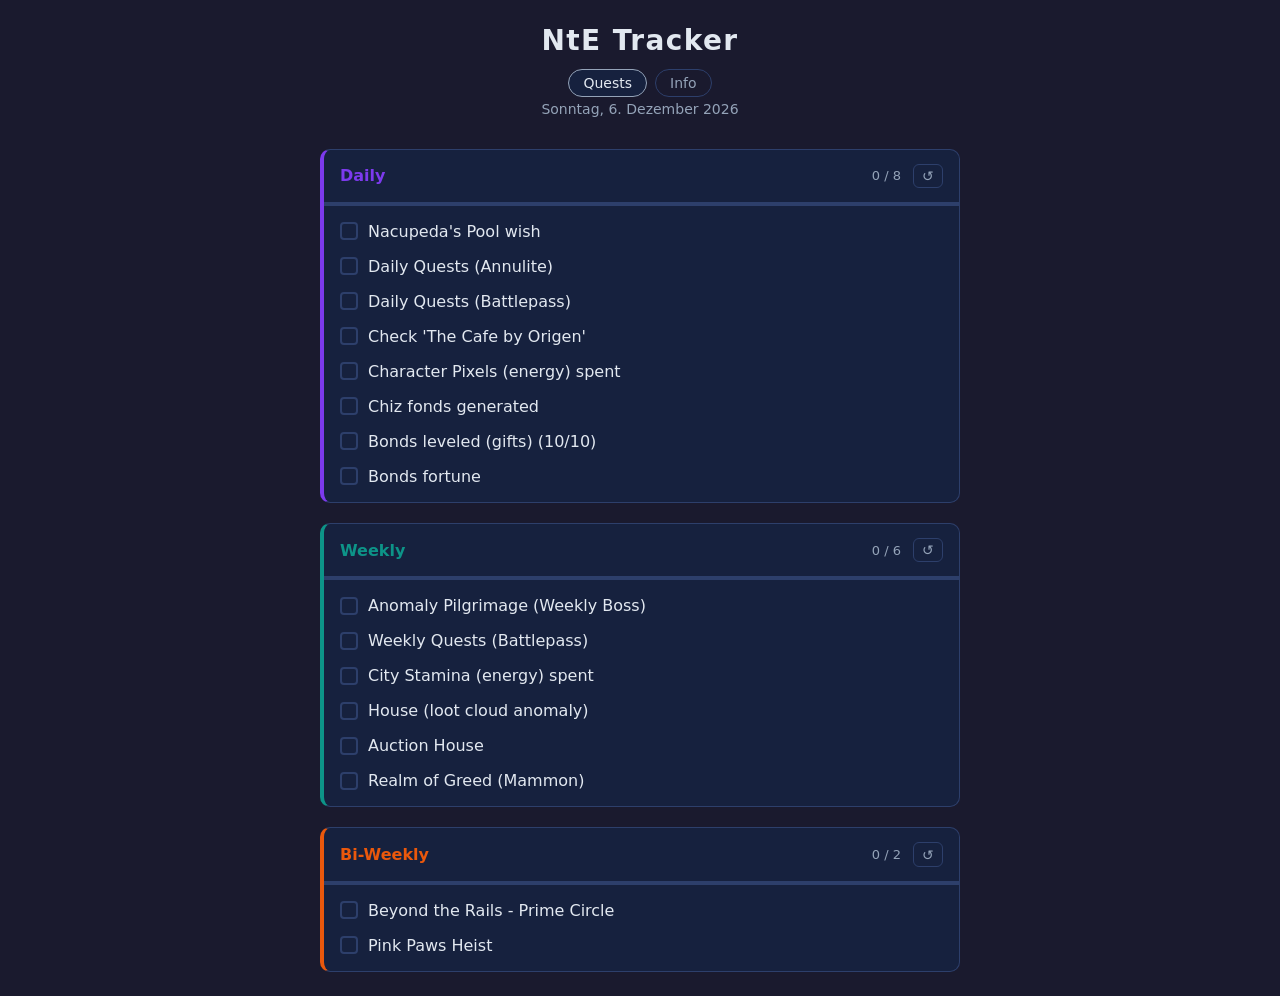
==== index.html @ 319e7e35 "Initial commit: NtE Quest Tracker" ====
<!DOCTYPE html>
<html lang="de">

<head>
  <meta charset="UTF-8">
  <meta name="viewport" content="width=device-width, initial-scale=1.0">
  <title>NtE Quest Tracker</title>
  <link rel="stylesheet" href="css/style.css">
</head>

<body>
  <header>
    <h1>NtE Tracker</h1>
    <nav class="page-nav">
      <a href="index.html" class="nav-link active">Quests</a>
      <a href="info.html" class="nav-link">Info</a>
    </nav>
    <p id="current-date"></p>
  </header>
  <main id="categories"></main>
  <script src="js/app.js"></script>
</body>

</html>
---- css/style.css ----
*,
*::before,
*::after {
  box-sizing: border-box;
  margin: 0;
  padding: 0;
}

:root {
  --bg: #1a1a2e;
  --surface: #16213e;
  --surface-hover: #1e2d55;
  --text: #e2e8f0;
  --text-muted: #94a3b8;
  --border: #2d3f6b;
}

body {
  background: var(--bg);
  color: var(--text);
  font-family: system-ui, -apple-system, sans-serif;
  min-height: 100vh;
  padding: 1.5rem;
}

/* ── Header ─────────────────────────────────── */

header {
  text-align: center;
  margin-bottom: 2rem;
}

header h1 {
  font-size: 1.75rem;
  font-weight: 700;
  letter-spacing: 0.05em;
  color: var(--text);
}

#current-date {
  color: var(--text-muted);
  font-size: 0.875rem;
  margin-top: 0.25rem;
}

/* ── Nav ─────────────────────────────────────── */

.page-nav {
  display: flex;
  justify-content: center;
  gap: 0.5rem;
  margin-top: 0.75rem;
}

.nav-link {
  color: var(--text-muted);
  text-decoration: none;
  font-size: 0.875rem;
  font-weight: 500;
  padding: 0.3rem 0.875rem;
  border-radius: 999px;
  border: 1px solid var(--border);
  transition: color 0.15s, border-color 0.15s, background 0.15s;
}

.nav-link:hover {
  color: var(--text);
  border-color: var(--text-muted);
}

.nav-link.active {
  color: var(--text);
  background: var(--surface);
  border-color: var(--text-muted);
}

/* ── Layout ─────────────────────────────────── */

#categories {
  display: grid;
  gap: 1.25rem;
  max-width: 640px;
  margin: 0 auto;
}

/* ── Card ────────────────────────────────────── */

.card {
  background: var(--surface);
  border: 1px solid var(--border);
  border-left: 4px solid var(--accent);
  border-radius: 0.625rem;
  overflow: hidden;
}

/* ── Gift grid (info page) ───────────────────── */

.gift-grid {
  display: flex;
  flex-wrap: wrap;
  gap: 0.75rem;
  padding: 1rem;
}

.char-card {
  display: flex;
  flex-direction: column;
  align-items: center;
  gap: 0.375rem;
  width: 108px;
  padding: 0.625rem 0.5rem;
  border-radius: 0.5rem;
  background: var(--bg);
  border: 1px solid var(--border);
  transition: border-color 0.15s;
}

.char-card:hover {
  border-color: var(--text-muted);
}

.char-portrait {
  font-size: 0.9rem;
  width: 76px;
  height: 76px;
  border-radius: 50%;
  object-fit: cover;
  object-position: top center;
  border: 2px solid var(--border);
  background: var(--surface);
}

.char-name {
  font-weight: 600;
  color: var(--text);
  text-align: center;
  line-height: 1.2;
}

.char-gift {
  color: var(--text-muted);
  text-align: center;
  line-height: 1.3;
}

.card-header {
  display: flex;
  align-items: center;
  gap: 0.75rem;
  padding: 0.875rem 1rem;
  border-bottom: 1px solid var(--border);
}

.card-title {
  font-size: 1rem;
  font-weight: 600;
  flex: 1;
  color: var(--accent);
}

.card-progress {
  font-size: 0.8125rem;
  color: var(--text-muted);
  font-variant-numeric: tabular-nums;
}

.reset-btn {
  background: transparent;
  border: 1px solid var(--border);
  border-radius: 0.375rem;
  color: var(--text-muted);
  cursor: pointer;
  font-size: 0.875rem;
  padding: 0.2rem 0.5rem;
  transition: color 0.15s, border-color 0.15s;
}

.reset-btn:hover {
  color: var(--text);
  border-color: var(--text-muted);
}

/* ── Progress bar ────────────────────────────── */

.progress-bar {
  height: 3px;
  background: var(--border);
}

.progress-fill {
  height: 100%;
  background: var(--accent);
  transition: width 0.25s ease;
}

/* ── Quest list ──────────────────────────────── */

.quest-list {
  list-style: none;
  padding: 0.5rem 0;
}

.quest-item {
  padding: 0 1rem;
}

.quest-item label {
  display: flex;
  align-items: center;
  gap: 0.625rem;
  padding: 0.5rem 0;
  cursor: pointer;
  border-radius: 0.375rem;
  transition: background 0.1s;
}

.quest-item label:hover {
  background: var(--surface-hover);
  padding-left: 0.5rem;
  padding-right: 0.5rem;
  margin: 0 -0.5rem;
}

/* ── Custom checkbox ─────────────────────────── */

input[type="checkbox"] {
  appearance: none;
  -webkit-appearance: none;
  width: 1.125rem;
  height: 1.125rem;
  border: 2px solid var(--border);
  border-radius: 0.25rem;
  flex-shrink: 0;
  cursor: pointer;
  position: relative;
  transition: background 0.15s, border-color 0.15s;
}

input[type="checkbox"]:checked {
  background: var(--accent);
  border-color: var(--accent);
}

input[type="checkbox"]:checked::after {
  content: '';
  position: absolute;
  left: 3px;
  top: 0px;
  width: 5px;
  height: 9px;
  border: 2px solid #fff;
  border-top: none;
  border-left: none;
  transform: rotate(45deg);
}

/* ── Checked quest label ─────────────────────── */

.quest-item.checked .quest-label {
  text-decoration: line-through;
  color: var(--text-muted);
  opacity: 0.55;
}
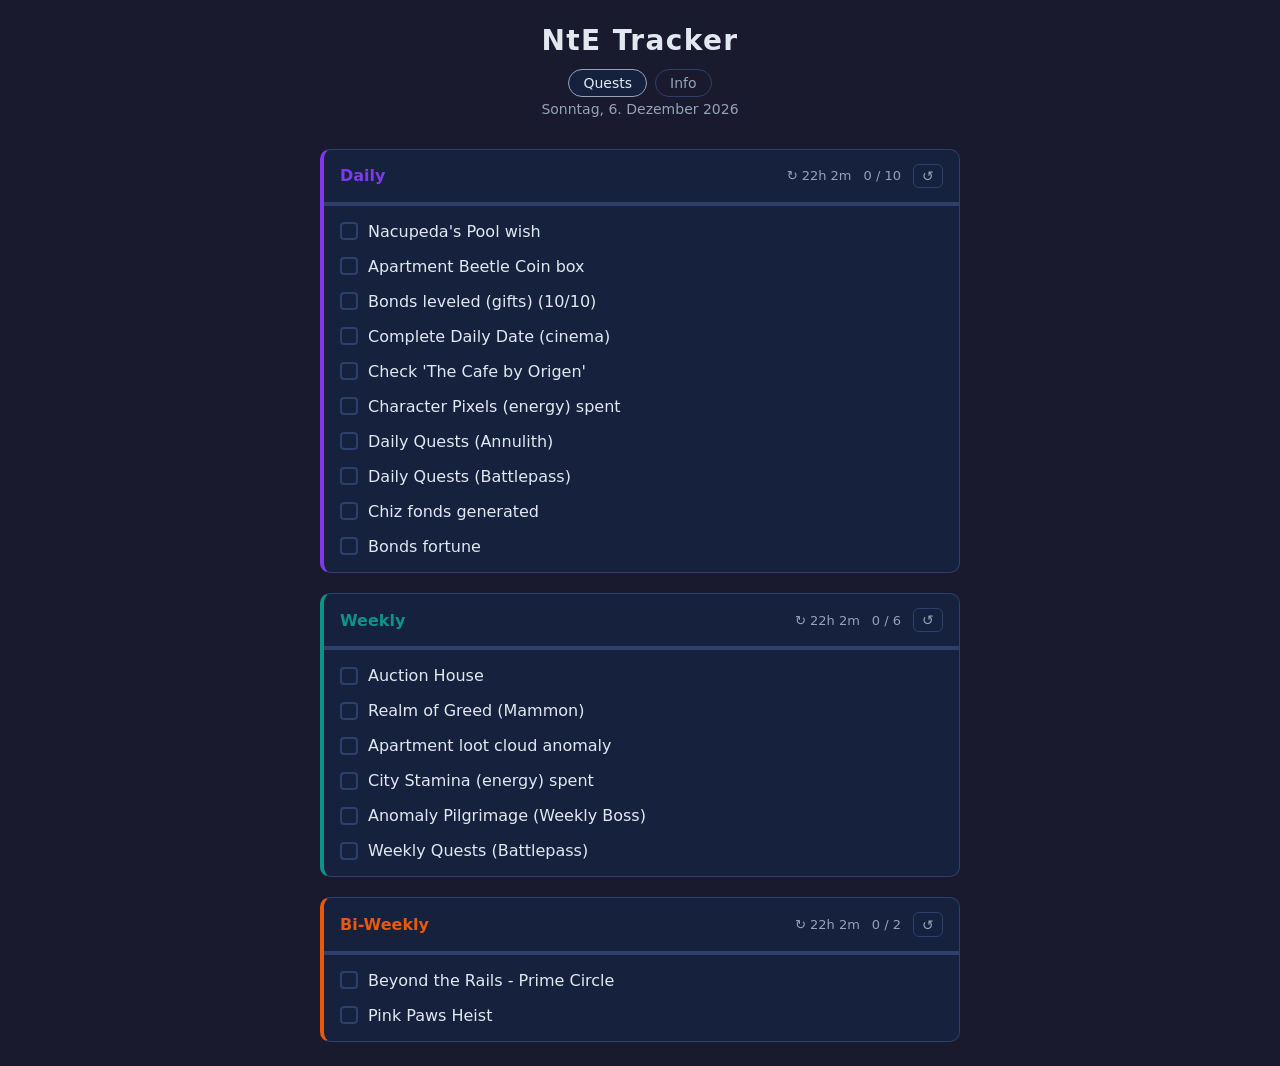
==== commit 8ca63f8c: "update app.js script reference to include versioning" ====
--- a/index.html
+++ b/index.html
@@ -18,7 +18,7 @@
     <p id="current-date"></p>
   </header>
   <main id="categories"></main>
-  <script src="js/app.js"></script>
+  <script src="js/app.js?v=01"></script>
 </body>
 
 </html>
--- a/css/style.css
+++ b/css/style.css
@@ -244,8 +244,8 @@
 input[type="checkbox"]:checked::after {
   content: '';
   position: absolute;
-  left: 3px;
-  top: 0px;
+  left: 4px;
+  top: 1px;
   width: 5px;
   height: 9px;
   border: 2px solid #fff;
@@ -260,4 +260,77 @@
   text-decoration: line-through;
   color: var(--text-muted);
   opacity: 0.55;
+}
+
+/* ── Farm table ──────────────────────────────── */
+
+.farm-table-wrapper {
+  overflow-x: auto;
+  padding: 0.75rem 1rem 1rem;
+}
+
+.farm-table {
+  width: 100%;
+  border-collapse: collapse;
+  font-size: 0.875rem;
+  color: var(--text);
+}
+
+.farm-table th {
+  text-align: left;
+  font-weight: 600;
+  color: var(--text-muted);
+  font-size: 0.75rem;
+  text-transform: uppercase;
+  letter-spacing: 0.05em;
+  padding: 0.4rem 0.75rem;
+  border-bottom: 1px solid var(--border);
+  white-space: nowrap;
+}
+
+.farm-table td {
+  padding: 0.6rem 0.75rem;
+  border-bottom: 1px solid var(--border);
+  vertical-align: middle;
+}
+
+.farm-table tbody tr:last-child td {
+  border-bottom: none;
+}
+
+.farm-table tbody tr:hover td {
+  background: var(--surface-hover);
+}
+
+.farm-char {
+  display: flex;
+  align-items: center;
+  gap: 0.5rem;
+  white-space: nowrap;
+}
+
+.farm-portrait {
+  width: 36px;
+  height: 36px;
+  border-radius: 50%;
+  object-fit: cover;
+  object-position: top center;
+  border: 2px solid var(--border);
+  flex-shrink: 0;
+}
+
+.farm-cartridge {
+  display: flex;
+  align-items: center;
+  gap: 0.5rem;
+  white-space: nowrap;
+}
+
+.farm-cart-icon {
+  width: 32px;
+  height: 32px;
+  border-radius: 0.25rem;
+  object-fit: contain;
+  background: var(--surface);
+  flex-shrink: 0;
 }
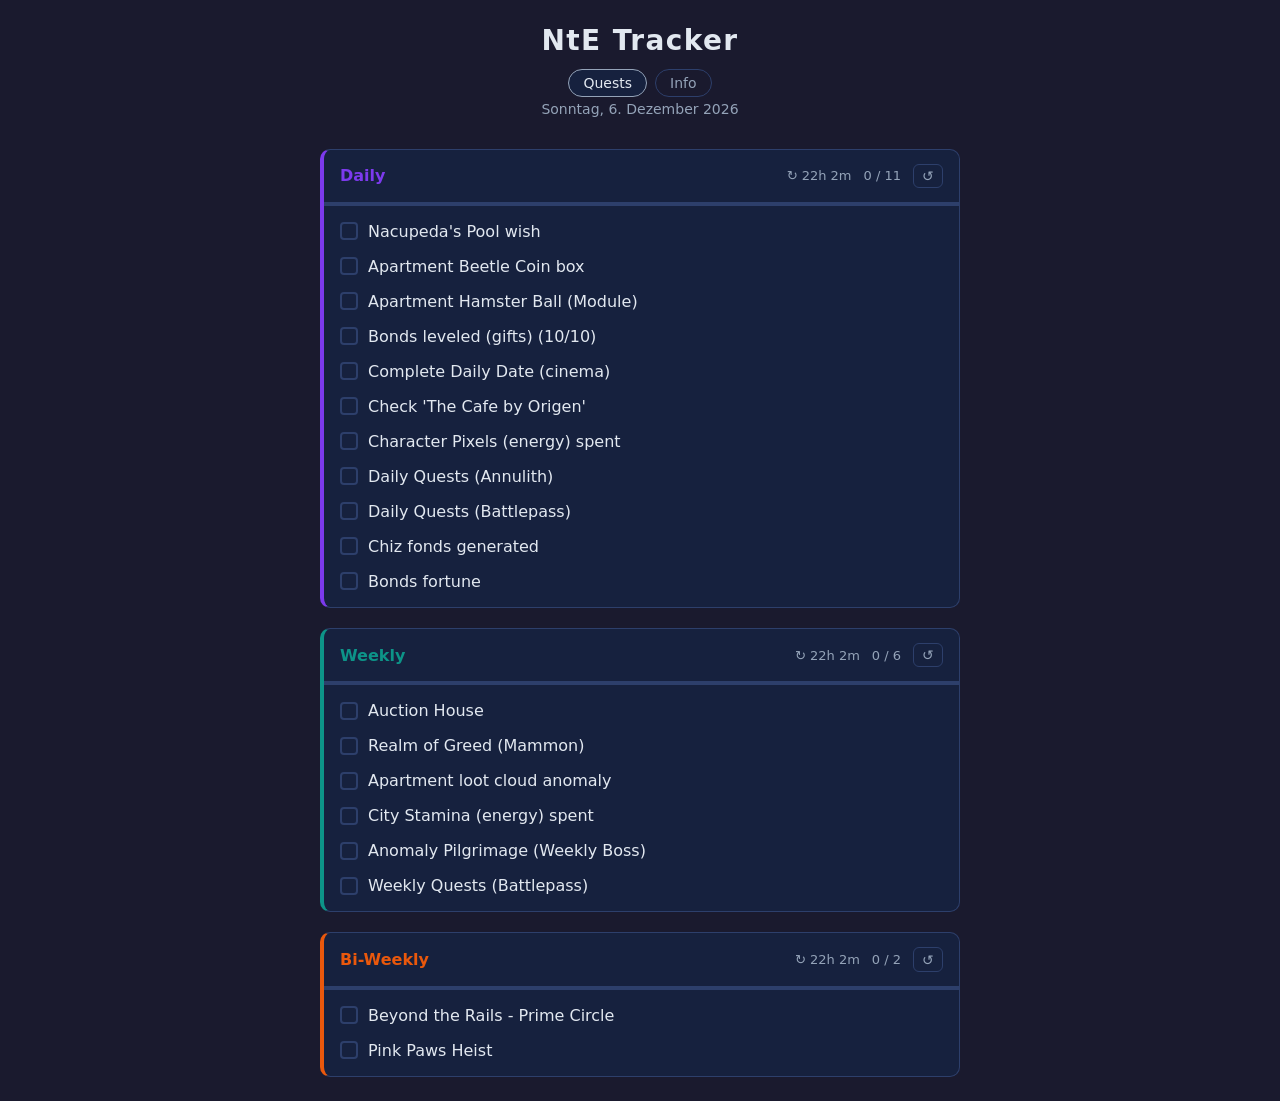
==== commit 320ea582: "update app.js version and add 'Apartment Hamster Ball (Module)' to quest categories" ====
--- a/index.html
+++ b/index.html
@@ -18,7 +18,7 @@
     <p id="current-date"></p>
   </header>
   <main id="categories"></main>
-  <script src="js/app.js?v=01"></script>
+  <script src="js/app.js?v=02"></script>
 </body>
 
 </html>
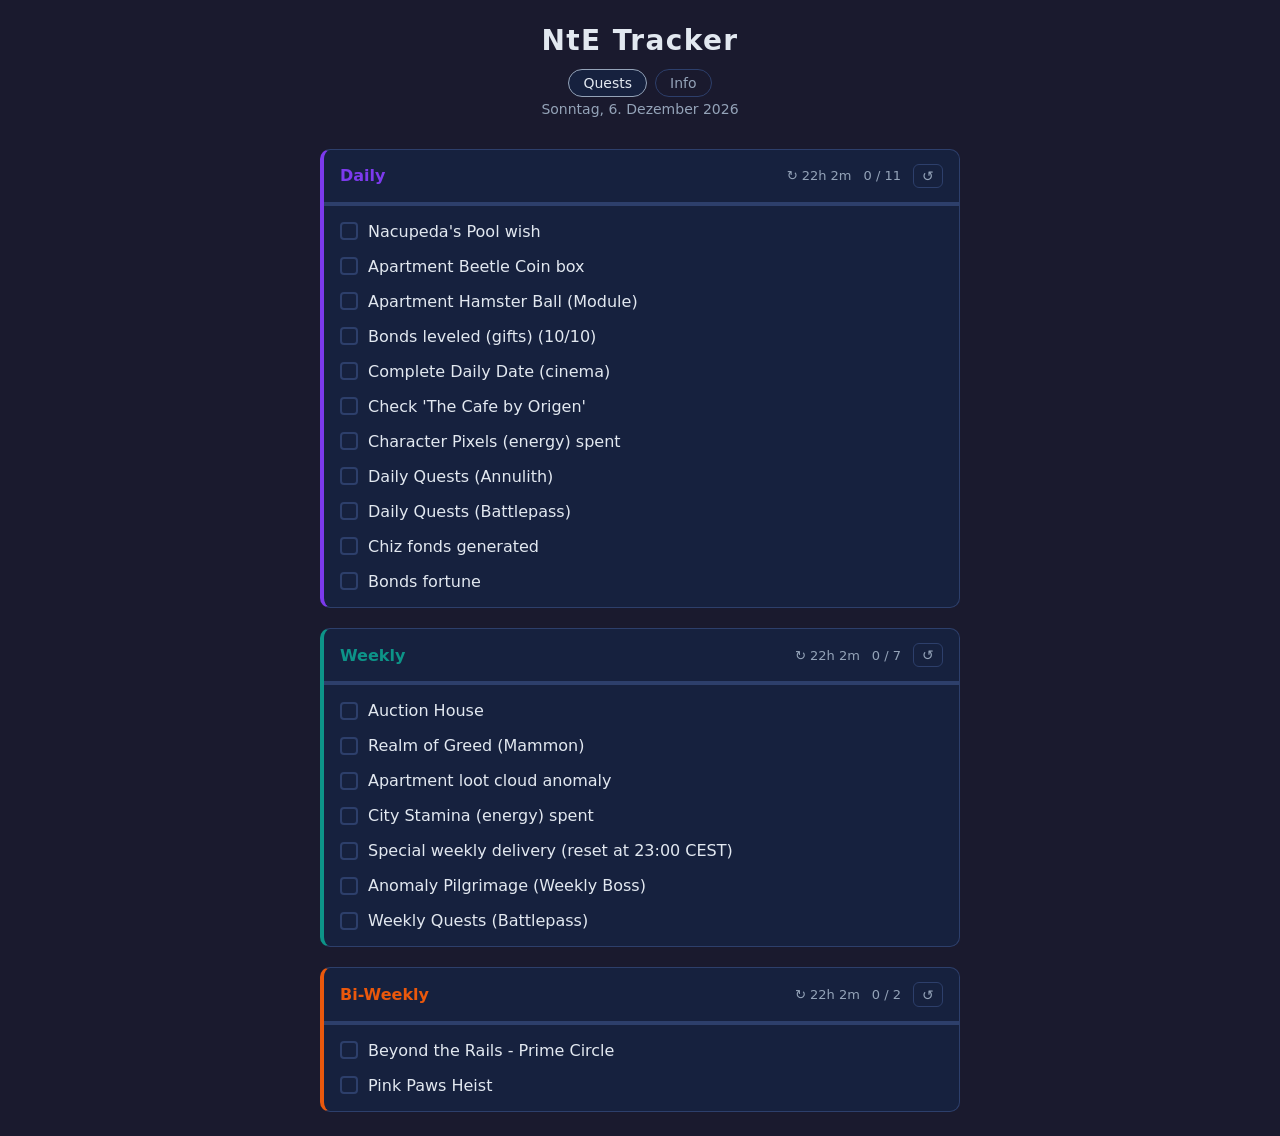
==== commit 2f1f3676: "update app.js version and enhance weekly delivery description" ====
--- a/index.html
+++ b/index.html
@@ -18,7 +18,7 @@
     <p id="current-date"></p>
   </header>
   <main id="categories"></main>
-  <script src="js/app.js?v=02"></script>
+  <script src="js/app.js?v=03"></script>
 </body>
 
 </html>
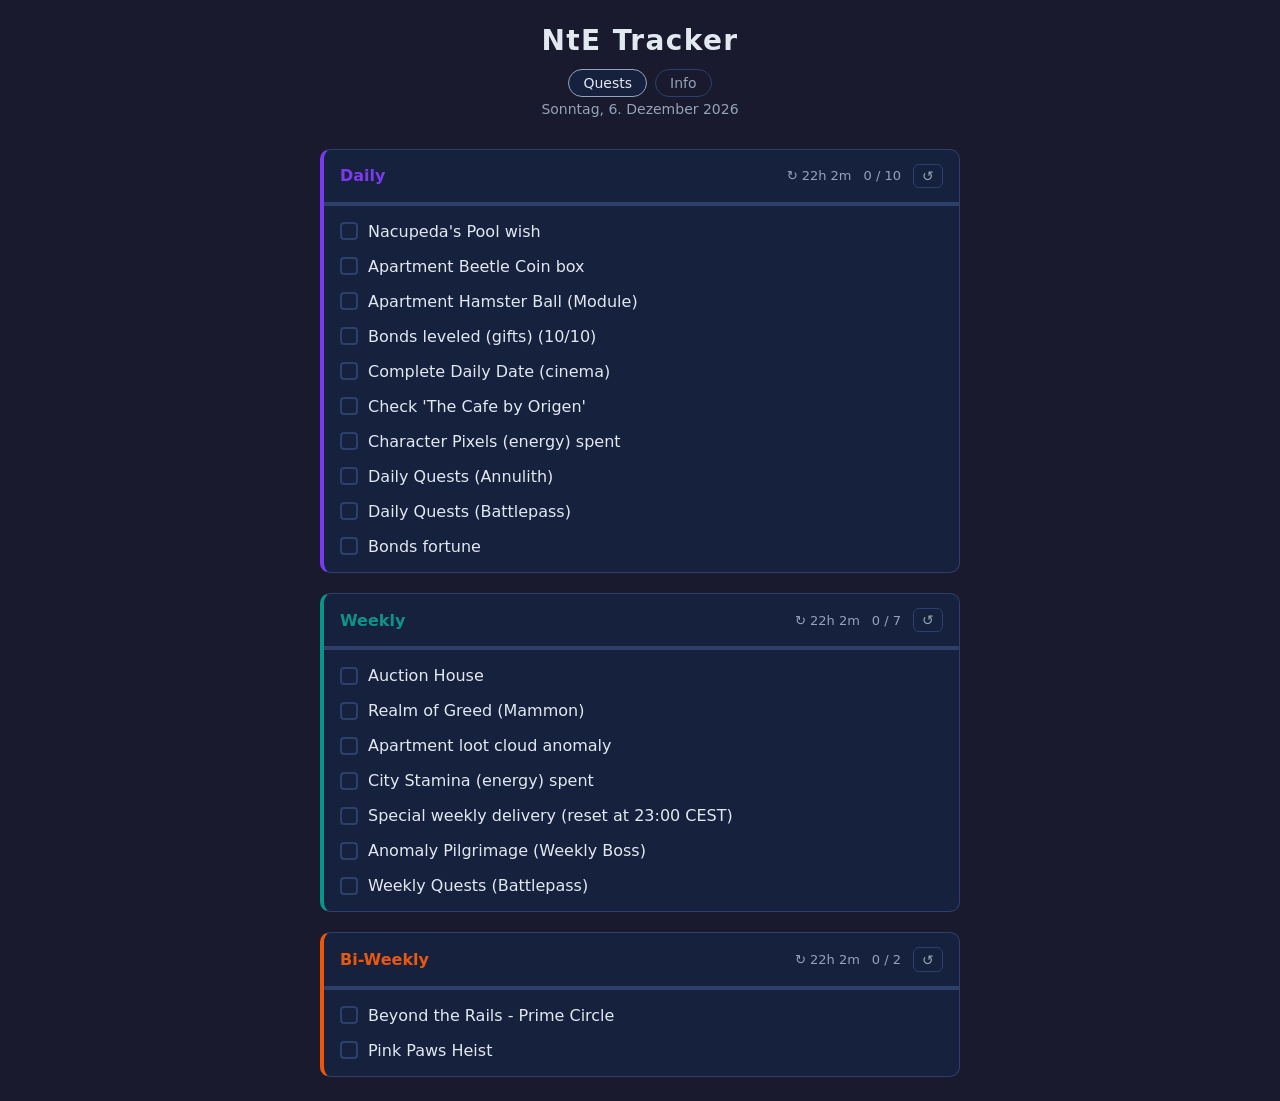
==== commit c991b173: "update app.js version and remove 'Chiz fonds generated' from quest categories" ====
--- a/index.html
+++ b/index.html
@@ -18,7 +18,7 @@
     <p id="current-date"></p>
   </header>
   <main id="categories"></main>
-  <script src="js/app.js?v=03"></script>
+  <script src="js/app.js?v=04"></script>
 </body>
 
 </html>
--- a/css/style.css
+++ b/css/style.css
@@ -302,6 +302,20 @@
   background: var(--surface-hover);
 }
 
+/* ── Links table ────────────────────────────── */
+
+.links-link {
+  color: #3b82f6;
+  text-decoration: none;
+  font-weight: 500;
+  transition: color 0.15s;
+}
+
+.links-link:hover {
+  color: #93c5fd;
+  text-decoration: underline;
+}
+
 .farm-char {
   display: flex;
   align-items: center;
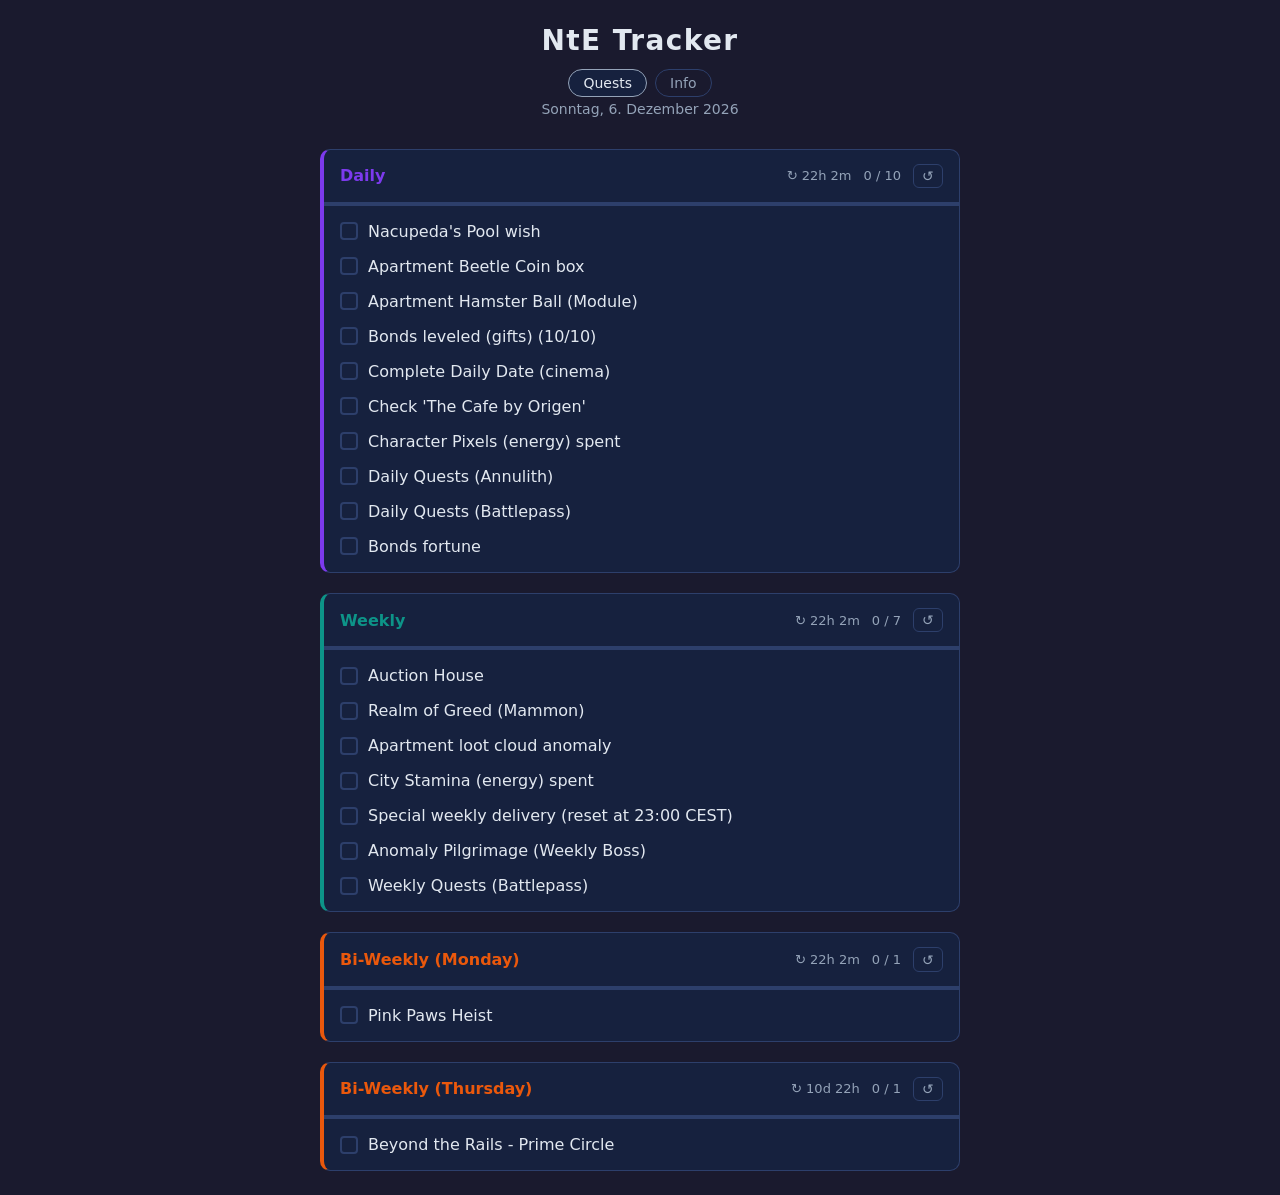
==== commit 95f88916: "add bi-weekly quest categories for Monday and Thursday" ====
--- a/index.html
+++ b/index.html
@@ -18,7 +18,7 @@
     <p id="current-date"></p>
   </header>
   <main id="categories"></main>
-  <script src="js/app.js?v=04"></script>
+  <script src="js/app.js?v=05"></script>
 </body>
 
 </html>
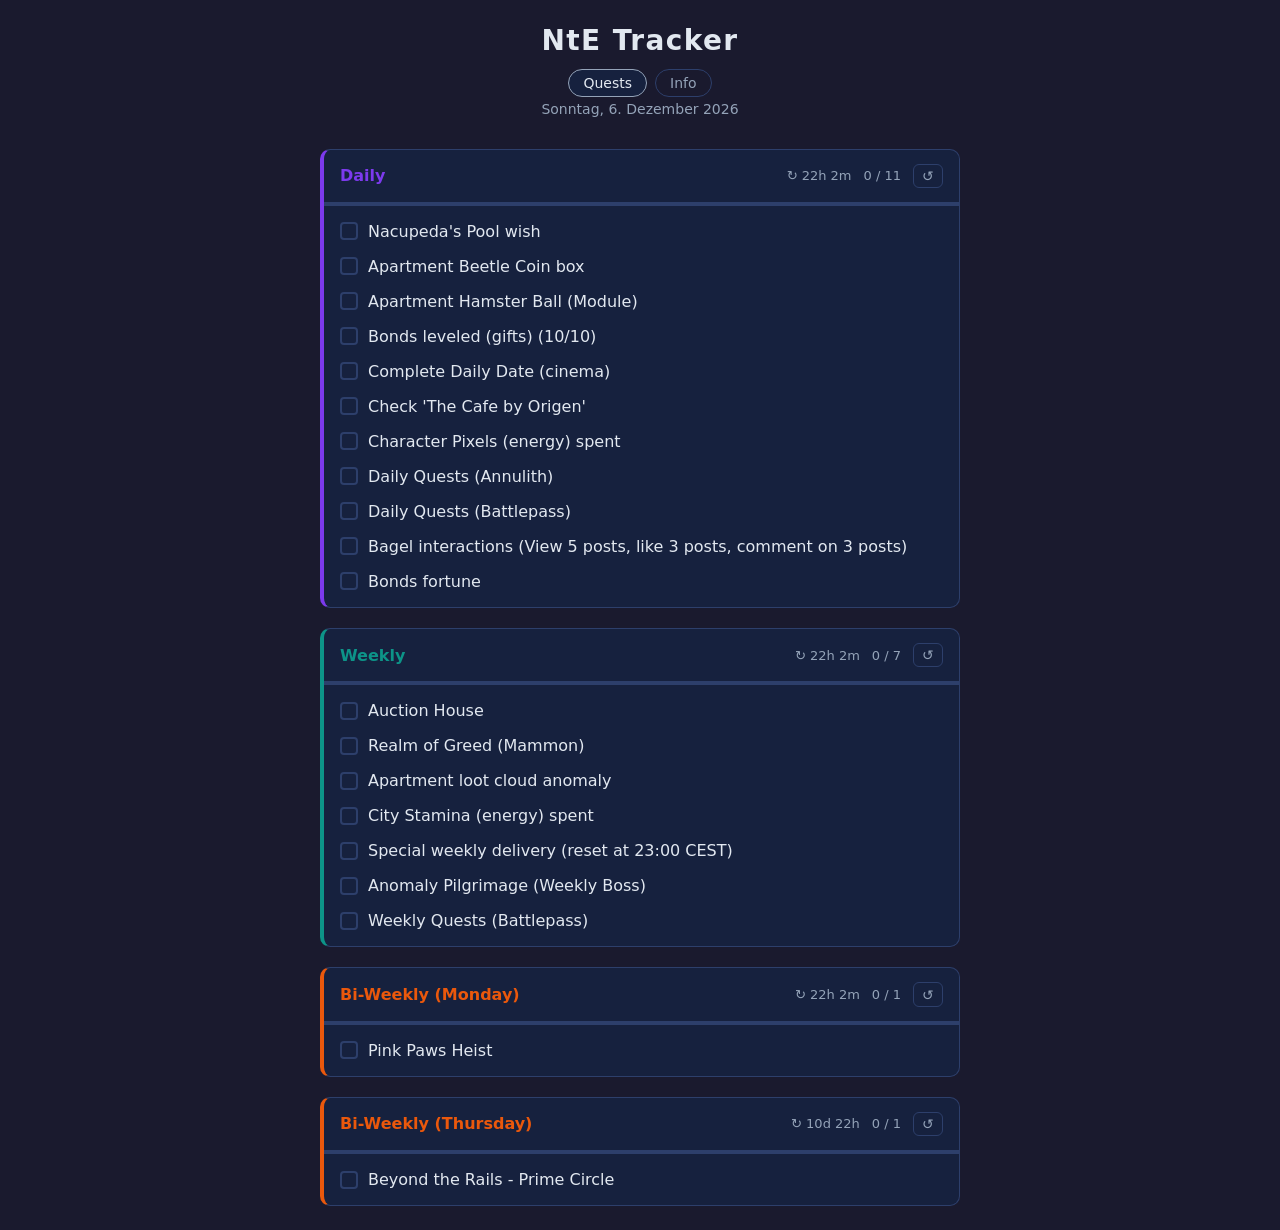
==== commit 98b37ef2: "add Bagel interactions category to quest list" ====
--- a/index.html
+++ b/index.html
@@ -18,7 +18,7 @@
     <p id="current-date"></p>
   </header>
   <main id="categories"></main>
-  <script src="js/app.js?v=05"></script>
+  <script src="js/app.js?v=06"></script>
 </body>
 
 </html>
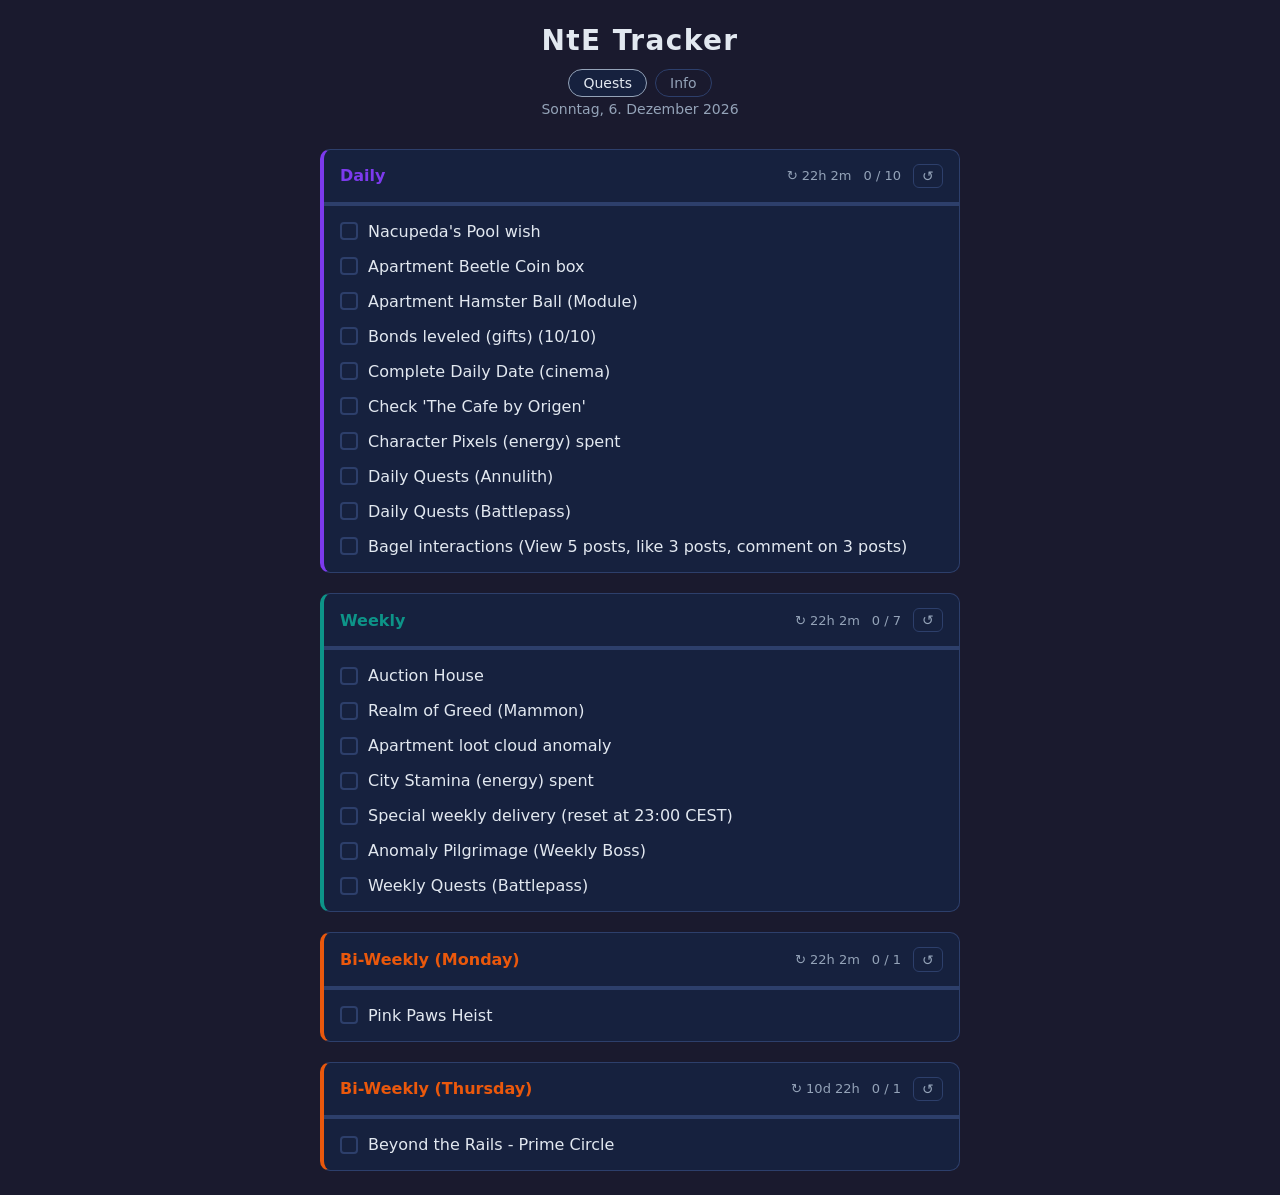
==== commit aced25e7: "remove 'Bonds fortune' daily" ====
--- a/index.html
+++ b/index.html
@@ -18,7 +18,7 @@
     <p id="current-date"></p>
   </header>
   <main id="categories"></main>
-  <script src="js/app.js?v=06"></script>
+  <script src="js/app.js?v=07"></script>
 </body>
 
 </html>
